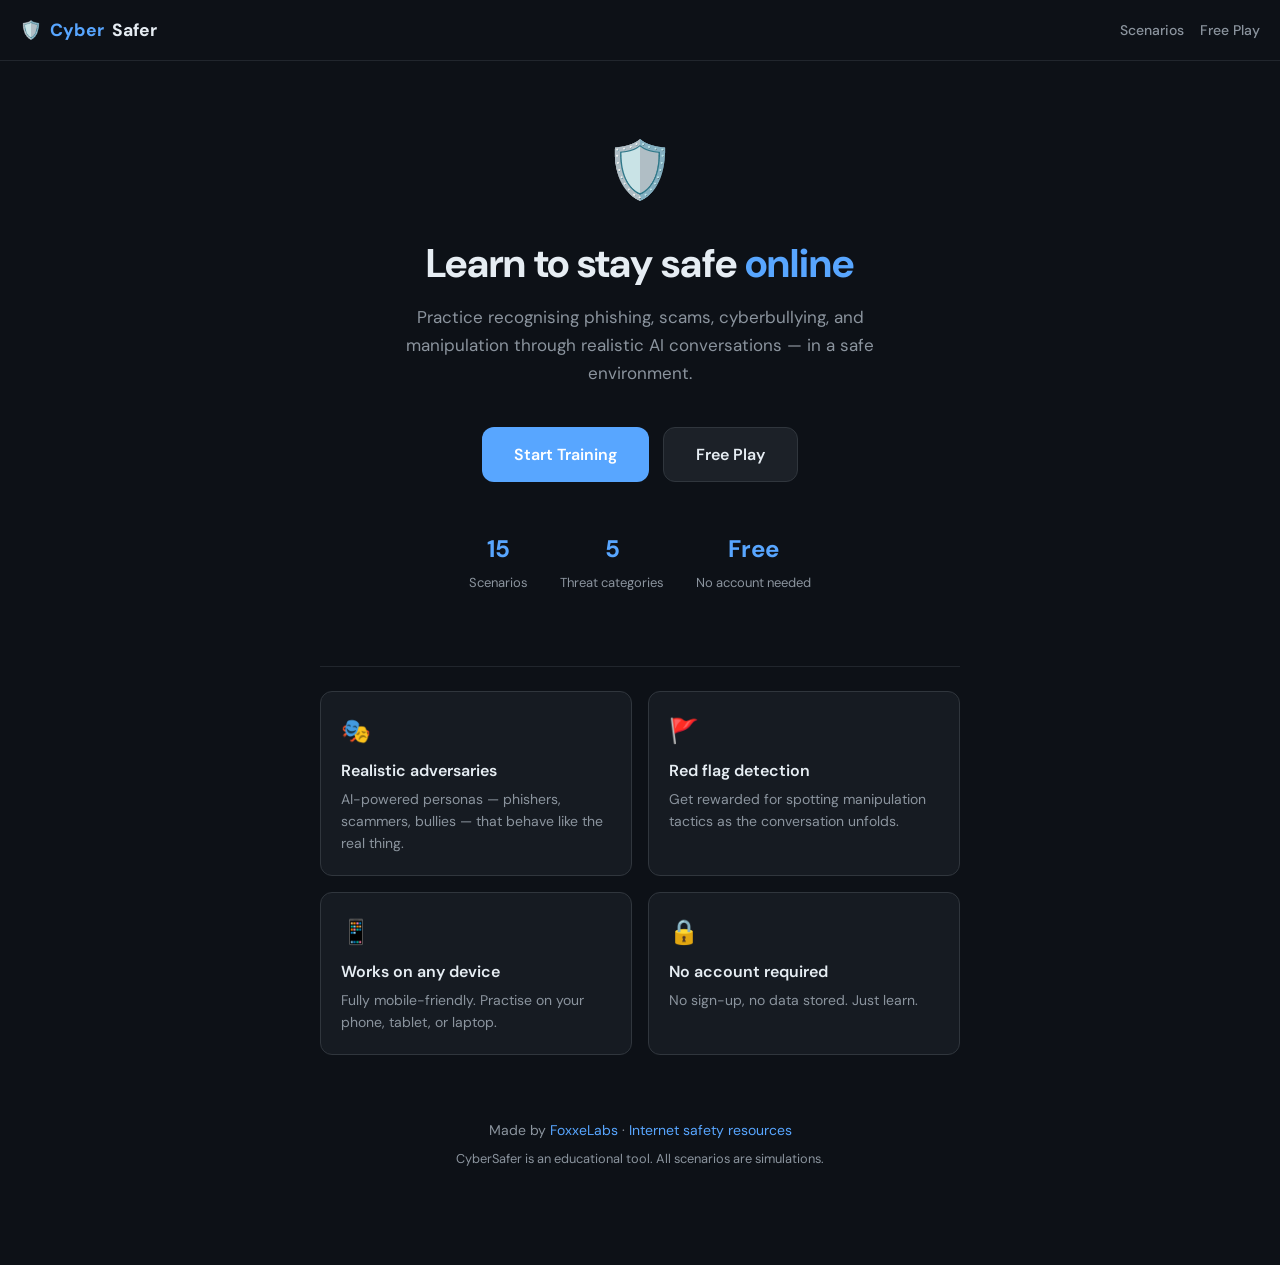
==== static/index.html @ 58e34543 "feat: complete v2 — frontend, grooming scenario, full stack Frontend (4 screens): - index.html — lan" ====
<!DOCTYPE html>
<html lang="en">
<head>
  <meta charset="UTF-8">
  <meta name="viewport" content="width=device-width, initial-scale=1.0">
  <title>CyberSafer — Learn to spot online threats</title>
  <link rel="stylesheet" href="css/styles.css">
</head>
<body>

  <header class="header">
    <a href="/" class="header__logo">🛡️ <span>Cyber</span>Safer</a>
    <nav class="header__nav">
      <a href="scenarios.html">Scenarios</a>
      <a href="freeplay.html">Free Play</a>
    </nav>
  </header>

  <div class="hero">
    <div class="hero__icon">🛡️</div>
    <h1 class="hero__title">Learn to stay safe <span>online</span></h1>
    <p class="hero__desc">
      Practice recognising phishing, scams, cyberbullying, and manipulation
      through realistic AI conversations — in a safe environment.
    </p>
    <div class="hero__actions">
      <a href="scenarios.html" class="btn btn--primary btn--lg">Start Training</a>
      <a href="freeplay.html" class="btn btn--secondary btn--lg">Free Play</a>
    </div>
    <div class="hero__stats">
      <div class="hero__stat">
        <div class="hero__stat-num" id="stat-scenarios">15</div>
        <div class="hero__stat-label">Scenarios</div>
      </div>
      <div class="hero__stat">
        <div class="hero__stat-num">5</div>
        <div class="hero__stat-label">Threat categories</div>
      </div>
      <div class="hero__stat">
        <div class="hero__stat-num">Free</div>
        <div class="hero__stat-label">No account needed</div>
      </div>
    </div>
  </div>

  <div class="container" style="padding-bottom: 4rem;">
    <div class="divider"></div>

    <div style="display: grid; grid-template-columns: 1fr 1fr; gap: 1rem; margin-bottom: 2rem;" class="feature-grid">
      <div class="card">
        <div style="font-size:1.5rem; margin-bottom:0.5rem;">🎭</div>
        <div style="font-weight:600; margin-bottom:0.25rem;">Realistic adversaries</div>
        <div class="text-muted" style="font-size:0.875rem;">AI-powered personas — phishers, scammers, bullies — that behave like the real thing.</div>
      </div>
      <div class="card">
        <div style="font-size:1.5rem; margin-bottom:0.5rem;">🚩</div>
        <div style="font-weight:600; margin-bottom:0.25rem;">Red flag detection</div>
        <div class="text-muted" style="font-size:0.875rem;">Get rewarded for spotting manipulation tactics as the conversation unfolds.</div>
      </div>
      <div class="card">
        <div style="font-size:1.5rem; margin-bottom:0.5rem;">📱</div>
        <div style="font-weight:600; margin-bottom:0.25rem;">Works on any device</div>
        <div class="text-muted" style="font-size:0.875rem;">Fully mobile-friendly. Practise on your phone, tablet, or laptop.</div>
      </div>
      <div class="card">
        <div style="font-size:1.5rem; margin-bottom:0.5rem;">🔒</div>
        <div style="font-weight:600; margin-bottom:0.25rem;">No account required</div>
        <div class="text-muted" style="font-size:0.875rem;">No sign-up, no data stored. Just learn.</div>
      </div>
    </div>

    <div style="text-align:center; padding: 2rem 0;">
      <p class="text-muted" style="font-size:0.875rem; margin-bottom: 0.5rem;">
        Made by <a href="https://foxxelabs.ie" target="_blank">FoxxeLabs</a> ·
        <a href="https://webwise.ie" target="_blank">Internet safety resources</a>
      </p>
      <p class="text-muted" style="font-size:0.8rem;">
        CyberSafer is an educational tool. All scenarios are simulations.
      </p>
    </div>
  </div>

  <script>
    // Load real scenario count
    fetch('/api/scenarios')
      .then(r => r.json())
      .then(data => {
        const total = Object.values(data.categories || {}).reduce((sum, arr) => sum + arr.length, 0);
        if (total > 0) document.getElementById('stat-scenarios').textContent = total;
      })
      .catch(() => {});
  </script>

  <style>
    @media (max-width: 420px) {
      .feature-grid { grid-template-columns: 1fr; }
    }
  </style>
</body>
</html>
---- static/css/styles.css ----
/* CyberSafer v2 — styles.css
   Aesthetic: Tactical minimalism
   Fonts: DM Sans (body) + DM Mono (chat/code)
   Mobile-first, single stylesheet
*/

@import url('https://fonts.googleapis.com/css2?family=DM+Sans:wght@300;400;500;600;700&family=DM+Mono:wght@400;500&display=swap');

/* ---------- Variables ---------- */
:root {
  --bg:           #0d1117;
  --surface:      #161b22;
  --surface-2:    #1c2128;
  --border:       #30363d;
  --border-subtle:#21262d;

  --blue:         #58a6ff;
  --blue-dim:     rgba(88, 166, 255, 0.15);
  --blue-border:  rgba(88, 166, 255, 0.3);
  --green:        #3fb950;
  --green-dim:    rgba(63, 185, 80, 0.12);
  --green-border: rgba(63, 185, 80, 0.3);
  --amber:        #d29922;
  --amber-dim:    rgba(210, 153, 34, 0.12);
  --red:          #f85149;
  --red-dim:      rgba(248, 81, 73, 0.12);

  --text:         #e6edf3;
  --text-muted:   #8b949e;
  --text-subtle:  #484f58;

  --radius:       8px;
  --radius-lg:    12px;
  --radius-xl:    16px;
  --transition:   0.15s ease;

  --font-body:    'DM Sans', system-ui, sans-serif;
  --font-mono:    'DM Mono', 'Courier New', monospace;
}

/* ---------- Reset ---------- */
*, *::before, *::after { box-sizing: border-box; margin: 0; padding: 0; }
html { font-size: 16px; -webkit-text-size-adjust: 100%; }
body {
  font-family: var(--font-body);
  background: var(--bg);
  color: var(--text);
  line-height: 1.6;
  min-height: 100vh;
  overflow-x: hidden;
}
a { color: var(--blue); text-decoration: none; }
a:hover { text-decoration: underline; }
button { cursor: pointer; font-family: var(--font-body); }
img { max-width: 100%; }

/* ---------- Layout ---------- */
.container {
  width: 100%;
  max-width: 680px;
  margin: 0 auto;
  padding: 0 1.25rem;
}
.container--wide {
  max-width: 960px;
}

/* ---------- Header ---------- */
.header {
  border-bottom: 1px solid var(--border-subtle);
  padding: 1rem 1.25rem;
  display: flex;
  align-items: center;
  justify-content: space-between;
  position: sticky;
  top: 0;
  background: var(--bg);
  z-index: 100;
}
.header__logo {
  font-size: 1.1rem;
  font-weight: 700;
  color: var(--text);
  text-decoration: none;
  display: flex;
  align-items: center;
  gap: 0.5rem;
}
.header__logo span { color: var(--blue); }
.header__nav { display: flex; gap: 1rem; }
.header__nav a {
  font-size: 0.875rem;
  color: var(--text-muted);
  font-weight: 500;
}
.header__nav a:hover { color: var(--text); text-decoration: none; }

/* ---------- Buttons ---------- */
.btn {
  display: inline-flex;
  align-items: center;
  gap: 0.5rem;
  padding: 0.625rem 1.25rem;
  border-radius: var(--radius);
  font-size: 0.9375rem;
  font-weight: 600;
  border: none;
  transition: all var(--transition);
  white-space: nowrap;
}
.btn--primary {
  background: var(--blue);
  color: #fff;
}
.btn--primary:hover { background: #79b8ff; }
.btn--secondary {
  background: var(--surface-2);
  color: var(--text);
  border: 1px solid var(--border);
}
.btn--secondary:hover { border-color: var(--blue); color: var(--blue); }
.btn--ghost {
  background: transparent;
  color: var(--text-muted);
  border: 1px solid var(--border);
}
.btn--ghost:hover { color: var(--text); border-color: var(--border); }
.btn--danger {
  background: var(--red-dim);
  color: var(--red);
  border: 1px solid rgba(248,81,73,0.3);
}
.btn--danger:hover { background: rgba(248,81,73,0.25); }
.btn--lg { padding: 0.875rem 2rem; font-size: 1rem; border-radius: var(--radius-lg); }
.btn--sm { padding: 0.375rem 0.75rem; font-size: 0.8125rem; }
.btn--full { width: 100%; justify-content: center; }
.btn:disabled { opacity: 0.5; cursor: not-allowed; }

/* ---------- Cards ---------- */
.card {
  background: var(--surface);
  border: 1px solid var(--border);
  border-radius: var(--radius-lg);
  padding: 1.25rem;
  transition: border-color var(--transition);
}
.card--interactive { cursor: pointer; }
.card--interactive:hover { border-color: var(--blue); }
.card--interactive:active { transform: scale(0.99); }

/* ---------- Badges ---------- */
.badge {
  display: inline-flex;
  align-items: center;
  gap: 0.3rem;
  padding: 0.2rem 0.6rem;
  border-radius: 20px;
  font-size: 0.75rem;
  font-weight: 600;
  text-transform: uppercase;
  letter-spacing: 0.5px;
}
.badge--blue   { background: var(--blue-dim);  color: var(--blue);  border: 1px solid var(--blue-border); }
.badge--green  { background: var(--green-dim); color: var(--green); border: 1px solid var(--green-border); }
.badge--amber  { background: var(--amber-dim); color: var(--amber); border: 1px solid rgba(210,153,34,0.3); }
.badge--red    { background: var(--red-dim);   color: var(--red);   border: 1px solid rgba(248,81,73,0.3); }
.badge--subtle { background: var(--surface-2); color: var(--text-muted); border: 1px solid var(--border); }

/* ---------- Flag chip (animated) ---------- */
.flag-chip {
  display: inline-flex;
  align-items: center;
  gap: 0.35rem;
  padding: 0.3rem 0.7rem;
  background: var(--green-dim);
  border: 1px solid var(--green-border);
  border-radius: 20px;
  font-size: 0.8rem;
  font-weight: 600;
  color: var(--green);
  animation: flagPop 0.4s cubic-bezier(0.175, 0.885, 0.32, 1.275) forwards;
}
@keyframes flagPop {
  0%   { transform: scale(0.6); opacity: 0; }
  70%  { transform: scale(1.08); }
  100% { transform: scale(1); opacity: 1; }
}

/* ---------- Score ring ---------- */
.score-ring {
  display: flex;
  flex-direction: column;
  align-items: center;
  gap: 0.5rem;
}
.score-ring svg { transform: rotate(-90deg); }
.score-ring__label {
  font-size: 2rem;
  font-weight: 700;
  color: var(--text);
  font-variant-numeric: tabular-nums;
}
.score-ring__sublabel {
  font-size: 0.875rem;
  color: var(--text-muted);
}

/* ---------- Category tabs ---------- */
.tabs {
  display: flex;
  gap: 0.5rem;
  flex-wrap: wrap;
  margin-bottom: 1.5rem;
}
.tab {
  padding: 0.4rem 1rem;
  border-radius: 20px;
  font-size: 0.875rem;
  font-weight: 500;
  border: 1px solid var(--border);
  background: transparent;
  color: var(--text-muted);
  transition: all var(--transition);
}
.tab:hover { color: var(--text); border-color: var(--blue); }
.tab--active {
  background: var(--blue-dim);
  color: var(--blue);
  border-color: var(--blue-border);
}

/* ---------- Chat ---------- */
.chat-layout {
  display: flex;
  flex-direction: column;
  height: 100dvh;
}
.chat-header {
  padding: 0.875rem 1.25rem;
  border-bottom: 1px solid var(--border-subtle);
  display: flex;
  align-items: center;
  gap: 1rem;
  background: var(--bg);
  flex-shrink: 0;
}
.chat-header__info { flex: 1; min-width: 0; }
.chat-header__name {
  font-weight: 600;
  font-size: 0.9375rem;
  white-space: nowrap;
  overflow: hidden;
  text-overflow: ellipsis;
}
.chat-header__meta {
  font-size: 0.8rem;
  color: var(--text-muted);
}
.chat-header__actions { display: flex; gap: 0.5rem; flex-shrink: 0; }

.flag-counter {
  display: flex;
  align-items: center;
  gap: 0.4rem;
  font-size: 0.8125rem;
  font-weight: 600;
  color: var(--text-muted);
  background: var(--surface);
  border: 1px solid var(--border);
  border-radius: 20px;
  padding: 0.3rem 0.75rem;
  transition: all var(--transition);
}
.flag-counter.has-flags {
  color: var(--green);
  background: var(--green-dim);
  border-color: var(--green-border);
}

.chat-messages {
  flex: 1;
  overflow-y: auto;
  padding: 1.25rem;
  display: flex;
  flex-direction: column;
  gap: 1rem;
  scroll-behavior: smooth;
}
.chat-messages::-webkit-scrollbar { width: 4px; }
.chat-messages::-webkit-scrollbar-track { background: transparent; }
.chat-messages::-webkit-scrollbar-thumb { background: var(--border); border-radius: 2px; }

.message {
  display: flex;
  gap: 0.75rem;
  max-width: 85%;
  animation: msgIn 0.2s ease forwards;
}
@keyframes msgIn {
  from { opacity: 0; transform: translateY(6px); }
  to   { opacity: 1; transform: translateY(0); }
}
.message--user {
  align-self: flex-end;
  flex-direction: row-reverse;
}
.message--adversary { align-self: flex-start; }
.message--system {
  align-self: center;
  max-width: 100%;
}

.message__avatar {
  width: 2rem;
  height: 2rem;
  border-radius: 50%;
  display: flex;
  align-items: center;
  justify-content: center;
  font-size: 1rem;
  flex-shrink: 0;
  background: var(--surface-2);
  border: 1px solid var(--border);
}
.message--user .message__avatar {
  background: var(--blue-dim);
  border-color: var(--blue-border);
}

.message__bubble {
  padding: 0.75rem 1rem;
  border-radius: var(--radius-lg);
  font-size: 0.9375rem;
  line-height: 1.55;
  font-family: var(--font-mono);
  font-size: 0.875rem;
}
.message--adversary .message__bubble {
  background: var(--surface);
  border: 1px solid var(--border);
  border-top-left-radius: 4px;
  color: var(--text);
}
.message--user .message__bubble {
  background: var(--blue-dim);
  border: 1px solid var(--blue-border);
  border-top-right-radius: 4px;
  color: var(--text);
}
.message--system .message__bubble {
  background: var(--green-dim);
  border: 1px solid var(--green-border);
  color: var(--green);
  font-family: var(--font-body);
  font-size: 0.875rem;
  font-weight: 500;
  text-align: center;
  width: 100%;
}

.message__flags {
  display: flex;
  flex-wrap: wrap;
  gap: 0.4rem;
  margin-top: 0.5rem;
}

.typing-indicator {
  display: flex;
  gap: 4px;
  padding: 0.75rem 1rem;
  background: var(--surface);
  border: 1px solid var(--border);
  border-radius: var(--radius-lg);
  border-top-left-radius: 4px;
  width: fit-content;
}
.typing-dot {
  width: 6px; height: 6px;
  background: var(--text-muted);
  border-radius: 50%;
  animation: typingBounce 1.2s infinite;
}
.typing-dot:nth-child(2) { animation-delay: 0.2s; }
.typing-dot:nth-child(3) { animation-delay: 0.4s; }
@keyframes typingBounce {
  0%, 80%, 100% { transform: translateY(0); opacity: 0.4; }
  40% { transform: translateY(-5px); opacity: 1; }
}

.chat-input-area {
  padding: 1rem 1.25rem;
  border-top: 1px solid var(--border-subtle);
  background: var(--bg);
  flex-shrink: 0;
}
.chat-input-row {
  display: flex;
  gap: 0.75rem;
  align-items: flex-end;
}
.chat-input {
  flex: 1;
  background: var(--surface);
  border: 1px solid var(--border);
  border-radius: var(--radius-lg);
  padding: 0.75rem 1rem;
  color: var(--text);
  font-family: var(--font-body);
  font-size: 0.9375rem;
  resize: none;
  min-height: 48px;
  max-height: 140px;
  line-height: 1.5;
  transition: border-color var(--transition);
  overflow-y: auto;
}
.chat-input:focus { outline: none; border-color: var(--blue); }
.chat-input::placeholder { color: var(--text-subtle); }
.chat-send {
  width: 48px;
  height: 48px;
  border-radius: var(--radius-lg);
  background: var(--blue);
  border: none;
  color: #fff;
  font-size: 1.1rem;
  display: flex;
  align-items: center;
  justify-content: center;
  flex-shrink: 0;
  transition: background var(--transition);
}
.chat-send:hover { background: #79b8ff; }
.chat-send:disabled { background: var(--border); }

/* ---------- Modal ---------- */
.modal-overlay {
  position: fixed;
  inset: 0;
  background: rgba(0,0,0,0.75);
  display: flex;
  align-items: center;
  justify-content: center;
  z-index: 200;
  padding: 1.25rem;
  animation: fadeIn 0.2s ease;
}
@keyframes fadeIn { from { opacity: 0; } to { opacity: 1; } }
.modal {
  background: var(--surface);
  border: 1px solid var(--border);
  border-radius: var(--radius-xl);
  padding: 2rem;
  max-width: 480px;
  width: 100%;
  animation: slideUp 0.25s ease;
}
@keyframes slideUp {
  from { transform: translateY(16px); opacity: 0; }
  to   { transform: translateY(0); opacity: 1; }
}
.modal__icon { font-size: 2.5rem; margin-bottom: 1rem; }
.modal__title { font-size: 1.25rem; font-weight: 700; margin-bottom: 0.75rem; }
.modal__body { color: var(--text-muted); line-height: 1.65; margin-bottom: 1.5rem; font-size: 0.9375rem; }
.modal__actions { display: flex; gap: 0.75rem; flex-wrap: wrap; }

/* ---------- Page sections ---------- */
.page { padding: 2rem 0 4rem; }
.page__title { font-size: 1.5rem; font-weight: 700; margin-bottom: 0.5rem; }
.page__subtitle { color: var(--text-muted); margin-bottom: 2rem; font-size: 0.9375rem; }

.scenario-grid {
  display: grid;
  grid-template-columns: 1fr;
  gap: 0.875rem;
}

.scenario-card {
  background: var(--surface);
  border: 1px solid var(--border);
  border-radius: var(--radius-lg);
  padding: 1.25rem;
  cursor: pointer;
  transition: all var(--transition);
  position: relative;
  display: flex;
  flex-direction: column;
  gap: 0.75rem;
}
.scenario-card:hover { border-color: var(--blue); transform: translateY(-1px); }
.scenario-card:active { transform: translateY(0); }
.scenario-card__header { display: flex; align-items: flex-start; justify-content: space-between; gap: 1rem; }
.scenario-card__title { font-weight: 600; font-size: 0.9375rem; line-height: 1.3; }
.scenario-card__desc { font-size: 0.875rem; color: var(--text-muted); line-height: 1.5; }
.scenario-card__meta { display: flex; gap: 0.5rem; align-items: center; flex-wrap: wrap; }
.scenario-card__done {
  position: absolute;
  top: 1rem; right: 1rem;
  width: 22px; height: 22px;
  background: var(--green-dim);
  border: 1px solid var(--green-border);
  border-radius: 50%;
  display: flex; align-items: center; justify-content: center;
  font-size: 0.75rem;
  color: var(--green);
}

/* ---------- Results / Debrief ---------- */
.results-page { padding: 2rem 1.25rem 4rem; max-width: 600px; margin: 0 auto; }
.results-header { text-align: center; margin-bottom: 2.5rem; }
.results-score { margin: 1.5rem auto; }
.results-flags { margin-bottom: 2rem; }
.results-flags__title { font-size: 0.8125rem; font-weight: 600; text-transform: uppercase; letter-spacing: 1px; color: var(--text-muted); margin-bottom: 0.75rem; }
.results-flags__list { display: flex; flex-wrap: wrap; gap: 0.5rem; }
.flag-item {
  display: inline-flex;
  align-items: center;
  gap: 0.4rem;
  padding: 0.35rem 0.75rem;
  border-radius: 20px;
  font-size: 0.8rem;
  font-weight: 500;
}
.flag-item--found { background: var(--green-dim); color: var(--green); border: 1px solid var(--green-border); }
.flag-item--missed { background: var(--surface-2); color: var(--text-muted); border: 1px solid var(--border); }
.debrief-box {
  background: var(--surface);
  border: 1px solid var(--border);
  border-radius: var(--radius-lg);
  padding: 1.5rem;
  margin-bottom: 1.5rem;
  font-size: 0.9375rem;
  line-height: 1.7;
  color: var(--text-muted);
}
.debrief-box p { margin-bottom: 0.75rem; }
.debrief-box p:last-child { margin-bottom: 0; }
.debrief-box strong { color: var(--text); }
.resources-box {
  background: var(--blue-dim);
  border: 1px solid var(--blue-border);
  border-radius: var(--radius-lg);
  padding: 1.25rem;
  margin-bottom: 1.5rem;
}
.resources-box__title { font-weight: 600; margin-bottom: 0.75rem; font-size: 0.875rem; color: var(--blue); }
.resource-link {
  display: flex;
  align-items: center;
  gap: 0.5rem;
  color: var(--text-muted);
  font-size: 0.875rem;
  padding: 0.3rem 0;
}
.resource-link:hover { color: var(--blue); }
.learning-list { list-style: none; }
.learning-list li {
  padding: 0.5rem 0;
  padding-left: 1.25rem;
  position: relative;
  font-size: 0.9rem;
  color: var(--text-muted);
  border-bottom: 1px solid var(--border-subtle);
}
.learning-list li:last-child { border-bottom: none; }
.learning-list li::before {
  content: '→';
  position: absolute;
  left: 0;
  color: var(--blue);
}

/* ---------- Hero (index) ---------- */
.hero {
  padding: 4rem 1.25rem 3rem;
  text-align: center;
  max-width: 560px;
  margin: 0 auto;
}
.hero__icon { font-size: 3.5rem; margin-bottom: 1.5rem; }
.hero__title {
  font-size: clamp(1.75rem, 5vw, 2.5rem);
  font-weight: 700;
  line-height: 1.2;
  margin-bottom: 1rem;
}
.hero__title span { color: var(--blue); }
.hero__desc {
  color: var(--text-muted);
  font-size: 1.0625rem;
  line-height: 1.65;
  margin-bottom: 2.5rem;
}
.hero__actions {
  display: flex;
  gap: 0.875rem;
  justify-content: center;
  flex-wrap: wrap;
}
.hero__stats {
  display: flex;
  gap: 2rem;
  justify-content: center;
  margin-top: 3rem;
  flex-wrap: wrap;
}
.hero__stat { text-align: center; }
.hero__stat-num { font-size: 1.5rem; font-weight: 700; color: var(--blue); }
.hero__stat-label { font-size: 0.8125rem; color: var(--text-muted); margin-top: 0.25rem; }

/* ---------- Warning banner ---------- */
.warning-banner {
  background: var(--amber-dim);
  border: 1px solid rgba(210,153,34,0.3);
  border-radius: var(--radius-lg);
  padding: 1.25rem;
  display: flex;
  gap: 1rem;
  margin-bottom: 1.5rem;
}
.warning-banner__icon { font-size: 1.5rem; flex-shrink: 0; }
.warning-banner__title { font-weight: 600; color: var(--amber); margin-bottom: 0.4rem; }
.warning-banner__body { font-size: 0.875rem; color: var(--text-muted); line-height: 1.55; }

/* ---------- Utility ---------- */
.mt-1 { margin-top: 0.5rem; }
.mt-2 { margin-top: 1rem; }
.mt-3 { margin-top: 1.5rem; }
.mb-1 { margin-bottom: 0.5rem; }
.mb-2 { margin-bottom: 1rem; }
.mb-3 { margin-bottom: 1.5rem; }
.text-muted { color: var(--text-muted); }
.text-center { text-align: center; }
.divider { height: 1px; background: var(--border-subtle); margin: 1.5rem 0; }
.visually-hidden { position: absolute; width: 1px; height: 1px; overflow: hidden; clip: rect(0,0,0,0); }

/* ---------- Responsive ---------- */
@media (min-width: 600px) {
  .scenario-grid { grid-template-columns: 1fr 1fr; }
  .modal { padding: 2.5rem; }
  .results-page { padding: 3rem 2rem 5rem; }
}
@media (min-width: 960px) {
  .scenario-grid { grid-template-columns: repeat(3, 1fr); }
}
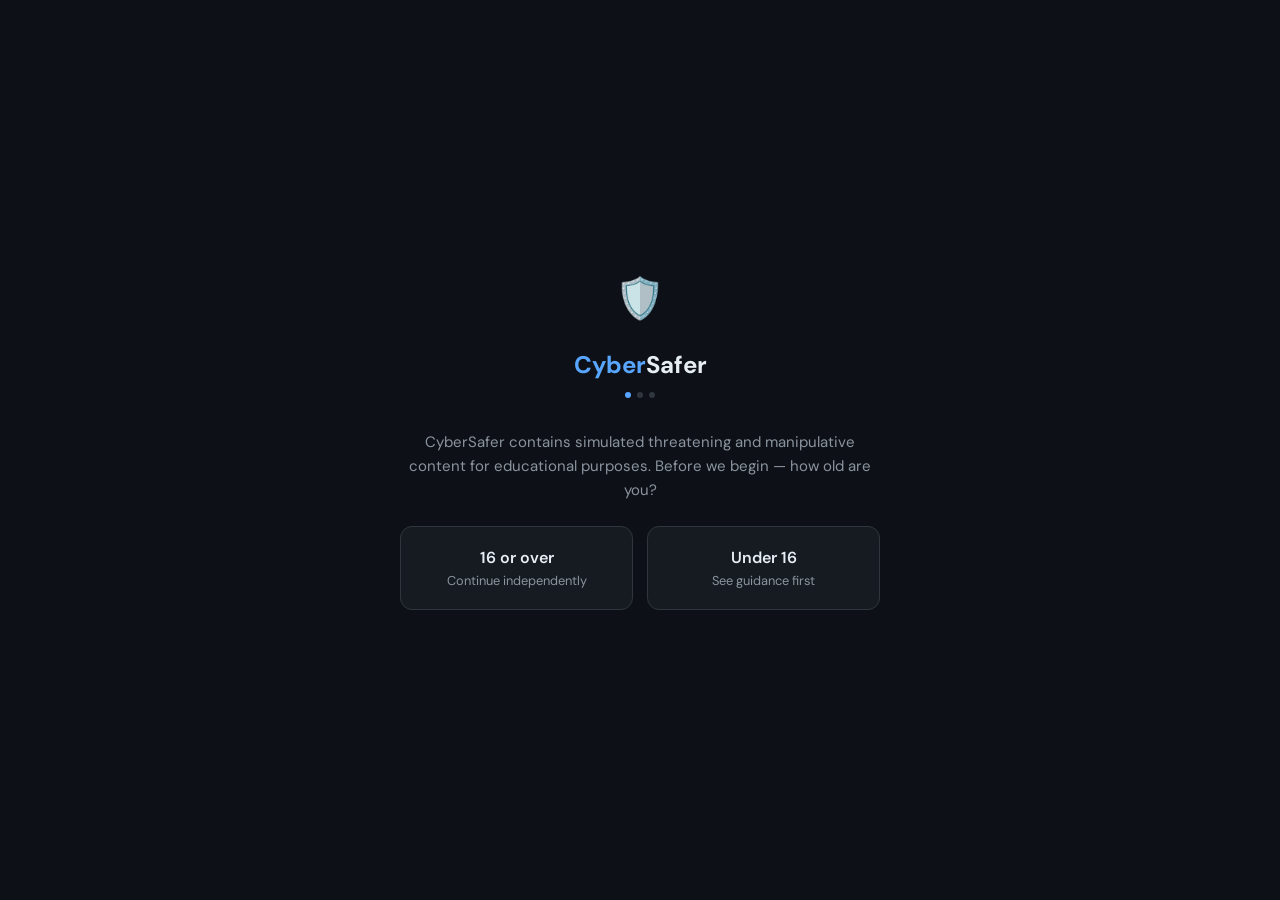
==== commit d9b3ca50: "feat: onboarding gate + privacy notice onboarding.html: - 3-step flow: age check → guidance (under 1" ====
--- a/static/index.html
+++ b/static/index.html
@@ -2,11 +2,18 @@
 <html lang="en">
 <head>
   <meta charset="UTF-8">
+  <meta name="robots" content="noindex,nofollow">
   <meta name="viewport" content="width=device-width, initial-scale=1.0">
   <title>CyberSafer — Learn to spot online threats</title>
   <link rel="stylesheet" href="css/styles.css">
 </head>
 <body>
+  <script>
+    // Onboarding gate — redirect if not yet completed
+    if (!localStorage.getItem('cs_onboarded')) {
+      window.location.replace('onboarding.html');
+    }
+  </script>
 
   <header class="header">
     <a href="/" class="header__logo">🛡️ <span>Cyber</span>Safer</a>
@@ -72,10 +79,12 @@
     <div style="text-align:center; padding: 2rem 0;">
       <p class="text-muted" style="font-size:0.875rem; margin-bottom: 0.5rem;">
         Made by <a href="https://foxxelabs.ie" target="_blank">FoxxeLabs</a> ·
-        <a href="https://webwise.ie" target="_blank">Internet safety resources</a>
+        <a href="https://webwise.ie" target="_blank">Internet safety resources</a> ·
+        <a href="privacy.html">Privacy Notice</a>
       </p>
       <p class="text-muted" style="font-size:0.8rem;">
-        CyberSafer is an educational tool. All scenarios are simulations.
+        CyberSafer is an educational tool. All scenarios are simulations.<br>
+        <a href="onboarding.html" onclick="localStorage.removeItem('cs_onboarded')" style="color:var(--text-subtle); font-size:0.75rem;">Review welcome screen</a>
       </p>
     </div>
   </div>
